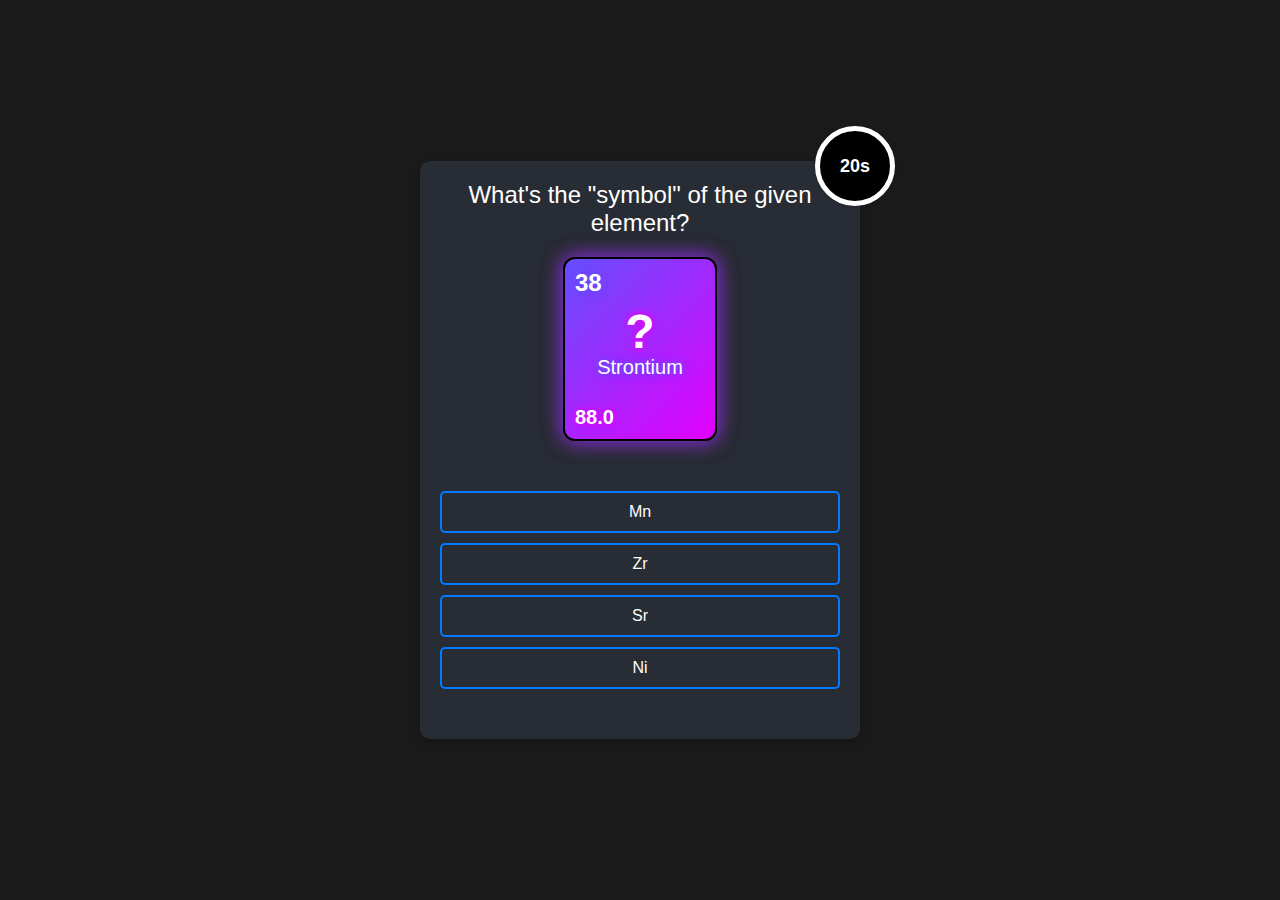
==== periodic/index.html @ 0990190d "make clock" ====
<!DOCTYPE html>
<html lang="en">
<head>
    <meta charset="UTF-8">
    <meta name="viewport" content="width=device-width, initial-scale=1.0">
    <title>Element Quiz</title>
    <link rel="stylesheet" href="style.css">
</head>
<body>
    <div class="card">
        <div id="timer" class="clock">20s</div>
        <div id="question" class="question"></div>
        <div class="quiz-container">
            <div class="element-box">
                <div class="element-number" id="element-number">1</div>
                <div class="element-symbol" id="element-symbol">H</div>
                <div class="element-name" id="element-name">Hydrogen</div>
                <div class="element-mass" id="element-mass">1</div>
            </div>
            <div class="options">
                <button class="option" onclick="checkAnswer(this)" id="option1"></button>
                <button class="option" onclick="checkAnswer(this)" id="option2"></button>
                <button class="option" onclick="checkAnswer(this)" id="option3"></button>
                <button class="option" onclick="checkAnswer(this)" id="option4"></button>
            </div>
            <div id="result"></div>
        </div>
    </div>
    <script src="script.js"></script>
</body>
</html>
---- periodic/style.css ----
body {
    display: flex;
    justify-content: center;
    align-items: center;
    height: 100vh;
    margin: 0;
    background-color: #1a1a1a;
    font-family: Arial, sans-serif;
    color: #ffffff;
}

.card {
    background-color: #282c34;
    padding: 20px;
    border-radius: 10px;
    box-shadow: 0 4px 8px rgba(0, 0, 0, 0.2);
    width: 90%;
    max-width: 400px;
    text-align: center;
    position: relative;
}

.clock {
    width: 70px;
    height: 70px;
    border: 5px solid #fff;
    border-radius: 50%;
    color: #ffffff;
    display: flex;
    align-items: center;
    justify-content: center;
    position: absolute;
    top: -35px;
    right: -35px;
    font-size: 18px;
    font-weight: bold;
    box-shadow: 0 2px 4px rgba(0, 0, 0, 0.1);
    background-color: #000;
    text-shadow: 0 0 5px #000000;
}

.question {
    font-size: 24px;
    margin-bottom: 20px;
}

.quiz-container {
    text-align: center;
    display: flex;
    flex-direction: column;
    align-items: center;
}

.element-box {
    background: linear-gradient(135deg, #654efd, #e400ff);
    border: 2px solid #000;
    border-radius: 12px;
    width: 150px;
    height: 180px;
    position: relative;
    color: #fff;
    text-align: center;
    box-shadow: 0 0 20px rgba(101, 78, 253, 0.6), 0 0 20px rgba(228, 0, 255, 0.6);
    margin-bottom: 20px;
}

.element-number, .element-symbol, .element-name, .element-mass {
    margin: 0;
    padding: 0;
    position: absolute;
}

.element-number {
    top: 10px;
    left: 10px;
    font-size: 24px;
    font-weight: bold;
    text-shadow: 0 0 5px #654efd, 0 0 10px #654efd;
}

.element-symbol {
    top: 40%;
    left: 50%;
    transform: translate(-50%, -50%);
    font-size: 48px;
    font-weight: bold;
    text-shadow: 0 0 5px #e400ff, 0 0 10px #e400ff;
}

.element-name {
    bottom: 60px;
    left: 50%;
    transform: translateX(-50%);
    font-size: 20px;
    text-shadow: 0 0 5px #654efd, 0 0 10px #654efd;
}

.element-mass {
    bottom: 10px;
    left: 10px;
    font-size: 20px;
    font-weight: bold;
    text-shadow: 0 0 5px #e400ff, 0 0 10px #e400ff;
}

.options {
    margin-top: 20px;
    width: 100%;
}

.option {
    display: block;
    width: 100%;
    padding: 10px;
    margin: 10px 0;
    border: 2px solid #007bff;
    border-radius: 5px;
    background-color: transparent;
    color: white;
    cursor: pointer;
    font-size: 16px;
    transition: background-color 0.3s, border-color 0.3s;
}

.option:hover {
    background-color: #0056b3;
    border-color: #0056b3;
}

.correct {
    background-color: green;
    border-color: green;
    color: white;
}

.wrong {
    background-color: red;
    border-color: red;
    color: white;
}

#result {
    margin-top: 20px;
    font-size: 18px;
}
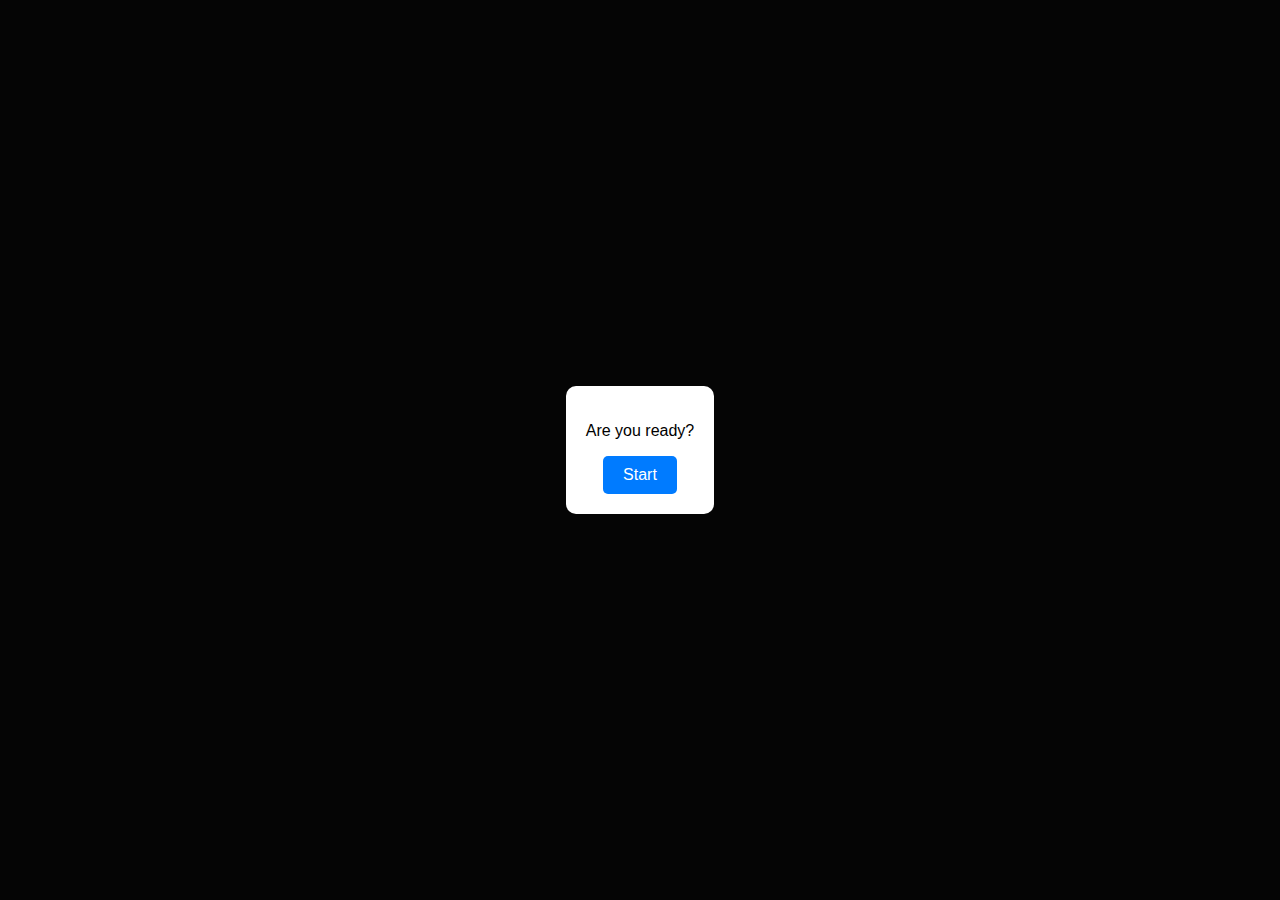
==== commit f26b0fed: "some qweeks" ====
--- a/periodic/index.html
+++ b/periodic/index.html
@@ -7,7 +7,13 @@
     <link rel="stylesheet" href="style.css">
 </head>
 <body>
-    <div class="card">
+    <div id="popup" class="popup">
+        <div class="popup-content">
+            <p>Are you ready?</p>
+            <button id="startButton">Start</button>
+        </div>
+    </div>
+    <div class="card" style="display: none;">
         <div id="timer" class="clock">20s</div>
         <div id="question" class="question"></div>
         <div class="quiz-container">
@@ -26,6 +32,7 @@
             <div id="result"></div>
         </div>
     </div>
+    <audio id="tick-sound" src="tick.mp3"></audio>
     <script src="script.js"></script>
 </body>
 </html>
--- a/periodic/style.css
+++ b/periodic/style.css
@@ -7,6 +7,40 @@
     background-color: #1a1a1a;
     font-family: Arial, sans-serif;
     color: #ffffff;
+}
+
+.popup {
+    position: fixed;
+    top: 0;
+    left: 0;
+    width: 100%;
+    height: 100%;
+    background: rgba(0, 0, 0, 0.8);
+    display: flex;
+    justify-content: center;
+    align-items: center;
+}
+
+.popup-content {
+    background: #ffffff;
+    padding: 20px;
+    border-radius: 10px;
+    text-align: center;
+    color: #000000;
+}
+
+.popup-content button {
+    padding: 10px 20px;
+    background: #007bff;
+    border: none;
+    color: #ffffff;
+    font-size: 16px;
+    border-radius: 5px;
+    cursor: pointer;
+}
+
+.popup-content button:hover {
+    background: #0056b3;
 }
 
 .card {
@@ -37,6 +71,12 @@
     box-shadow: 0 2px 4px rgba(0, 0, 0, 0.1);
     background-color: #000;
     text-shadow: 0 0 5px #000000;
+}
+
+.clock.low-time {
+    border-color: red;
+    color: red;
+    text-shadow: 0 0 5px red;
 }
 
 .question {
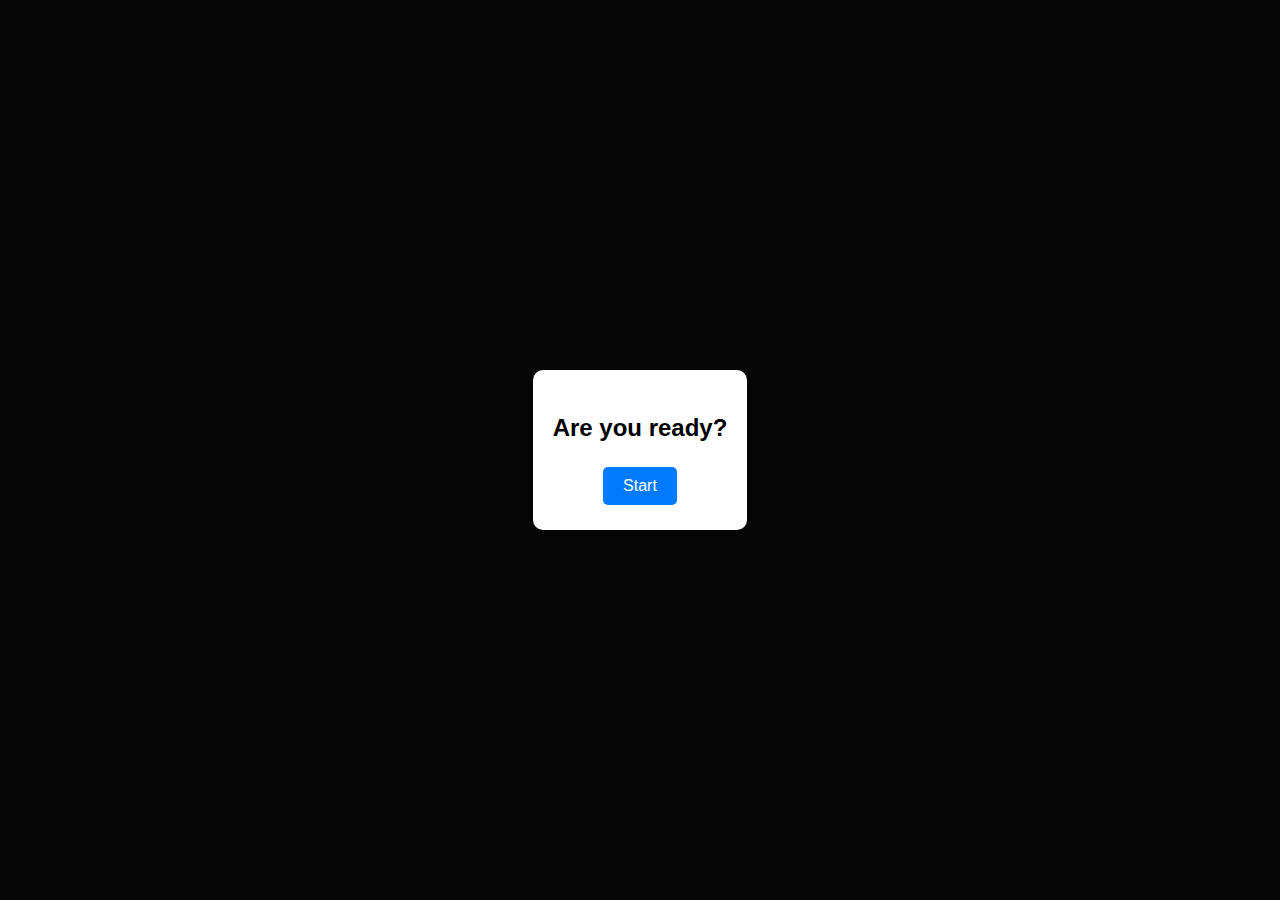
==== commit d7ce7856: "add pause feature" ====
--- a/periodic/index.html
+++ b/periodic/index.html
@@ -11,6 +11,13 @@
         <div class="popup-content">
             <p>Are you ready?</p>
             <button id="startButton">Start</button>
+        </div>
+    </div>
+    <div id="menu" class="popup" style="display: none;">
+        <div class="popup-content">
+            <p>Paused</p>
+            <button id="continueButton">Continue</button>
+            <button id="endButton">End</button>
         </div>
     </div>
     <div class="card" style="display: none;">
--- a/periodic/style.css
+++ b/periodic/style.css
@@ -19,6 +19,7 @@
     display: flex;
     justify-content: center;
     align-items: center;
+    z-index: 1000;
 }
 
 .popup-content {
@@ -29,6 +30,12 @@
     color: #000000;
 }
 
+.popup-content p {
+    margin-bottom: 20px;
+    font-size: 24px;
+    font-weight: bold;
+}
+
 .popup-content button {
     padding: 10px 20px;
     background: #007bff;
@@ -37,6 +44,7 @@
     font-size: 16px;
     border-radius: 5px;
     cursor: pointer;
+    margin: 5px;
 }
 
 .popup-content button:hover {
@@ -52,6 +60,11 @@
     max-width: 400px;
     text-align: center;
     position: relative;
+    transition: filter 0.3s ease;
+}
+
+.card.blur {
+    filter: blur(5px);
 }
 
 .clock {
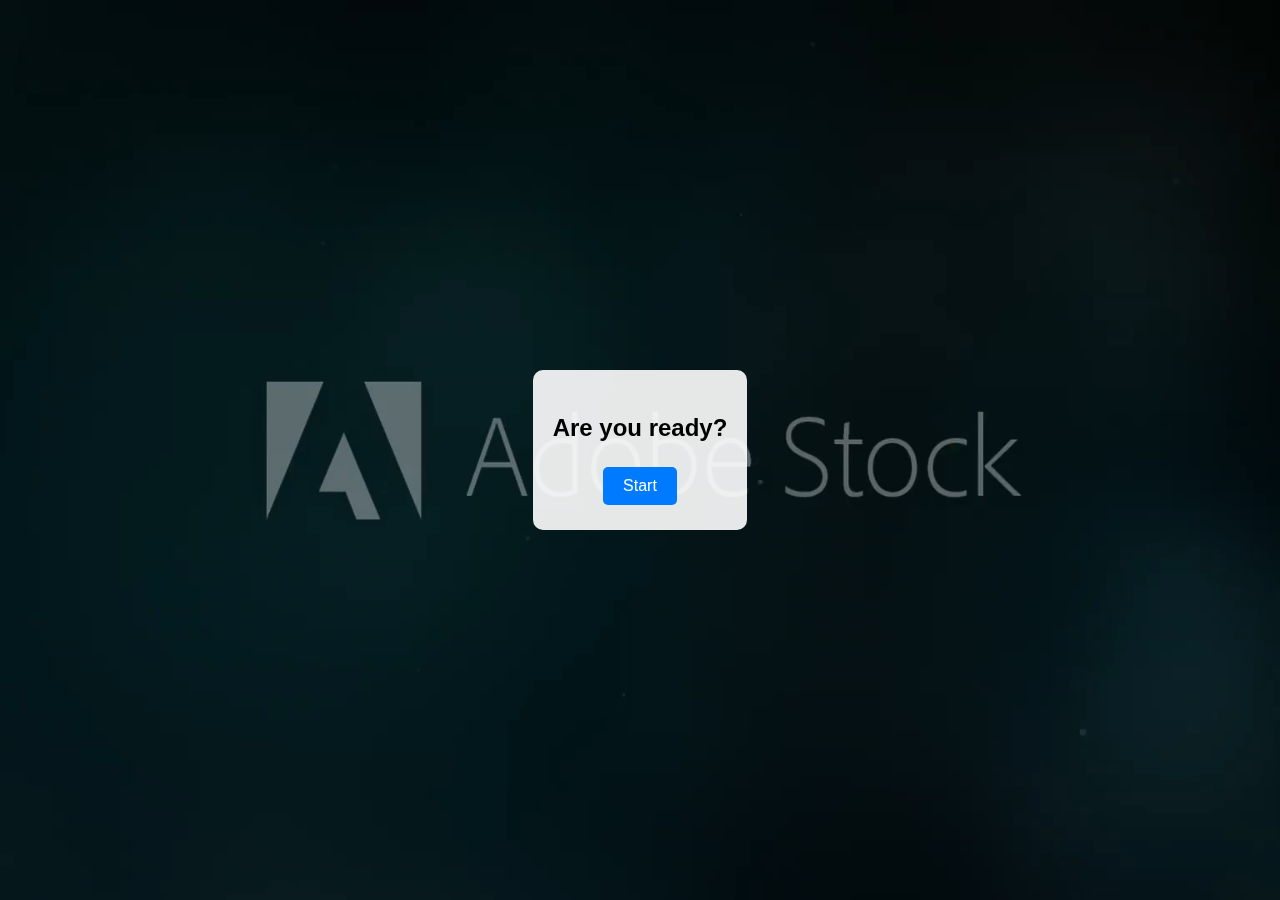
==== commit 9c6c2145: "add limitations and bg" ====
--- a/periodic/index.html
+++ b/periodic/index.html
@@ -8,6 +8,9 @@
 </head>
 <body>
     <div id="popup" class="popup">
+        <video autoplay muted loop id="bg-video">
+            <source src="bg.mp4" type="video/mp4">
+        </video>
         <div class="popup-content">
             <p>Are you ready?</p>
             <button id="startButton">Start</button>
@@ -18,6 +21,13 @@
             <p>Paused</p>
             <button id="continueButton">Continue</button>
             <button id="endButton">End</button>
+        </div>
+    </div>
+    <div id="scoreCard" class="popup" style="display: none;">
+        <div class="score-content">
+            <h2>Quiz Completed!</h2>
+            <p id="scoreMessage"></p>
+            <button id="restartButton">Restart</button>
         </div>
     </div>
     <div class="card" style="display: none;">
@@ -37,6 +47,7 @@
                 <button class="option" onclick="checkAnswer(this)" id="option4"></button>
             </div>
             <div id="result"></div>
+            <button id="nextButton" style="display: none;" onclick="nextQuestion()">Next</button>
         </div>
     </div>
     <audio id="tick-sound" src="tick.mp3"></audio>
--- a/periodic/style.css
+++ b/periodic/style.css
@@ -9,6 +9,16 @@
     color: #ffffff;
 }
 
+#bg-video {
+    position: fixed;
+    top: 0;
+    left: 0;
+    width: 100%;
+    height: 100%;
+    object-fit: cover;
+    z-index: -1;
+}
+
 .popup {
     position: fixed;
     top: 0;
@@ -22,21 +32,39 @@
     z-index: 1000;
 }
 
-.popup-content {
-    background: #ffffff;
+.popup-content, .score-content {
+    background: rgba(255, 255, 255, 0.9);
     padding: 20px;
     border-radius: 10px;
     text-align: center;
     color: #000000;
-}
-
-.popup-content p {
+    animation: fadeIn 0.5s;
+}
+
+@keyframes fadeIn {
+    from {
+        opacity: 0;
+        transform: scale(0.9);
+    }
+    to {
+        opacity: 1;
+        transform: scale(1);
+    }
+}
+
+.popup-content p, .score-content p, .score-content h2 {
     margin-bottom: 20px;
     font-size: 24px;
     font-weight: bold;
 }
 
-.popup-content button {
+.score-content h2 {
+    margin-bottom: 10px;
+    font-size: 28px;
+    color: #007bff;
+}
+
+.popup-content button, .score-content button {
     padding: 10px 20px;
     background: #007bff;
     border: none;
@@ -45,9 +73,10 @@
     border-radius: 5px;
     cursor: pointer;
     margin: 5px;
-}
-
-.popup-content button:hover {
+    transition: background 0.3s;
+}
+
+.popup-content button:hover, .score-content button:hover {
     background: #0056b3;
 }
 
@@ -196,3 +225,18 @@
     margin-top: 20px;
     font-size: 18px;
 }
+
+#nextButton {
+    margin-top: 20px;
+    padding: 10px 20px;
+    background: #007bff;
+    border: none;
+    color: #ffffff;
+    font-size: 16px;
+    border-radius: 5px;
+    cursor: pointer;
+}
+
+#nextButton:hover {
+    background: #0056b3;
+}
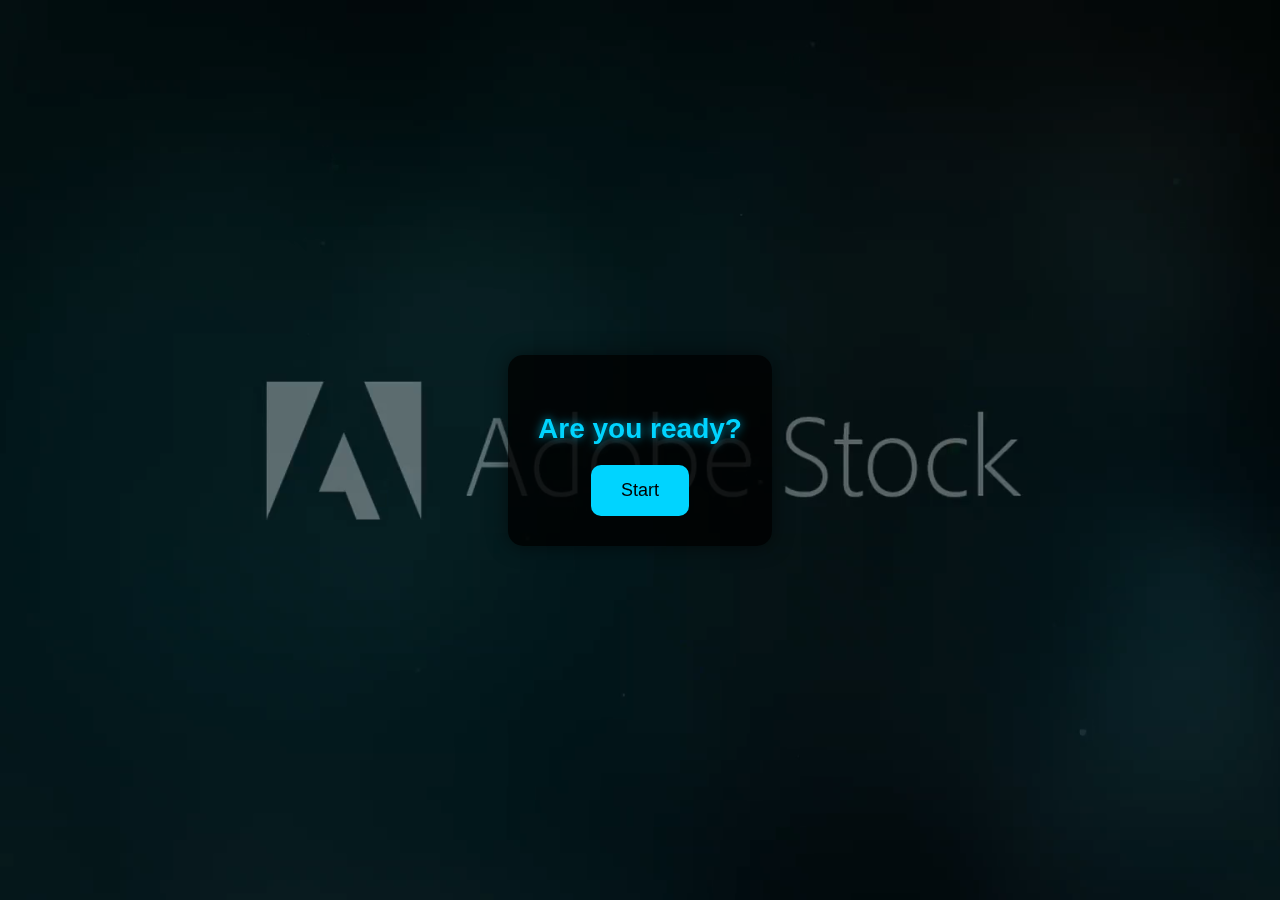
==== commit d3270096: "some changes" ====
--- a/periodic/index.html
+++ b/periodic/index.html
@@ -7,7 +7,14 @@
     <link rel="stylesheet" href="style.css">
 </head>
 <body>
-    <div id="popup" class="popup">
+    <div id="loader" class="loader">
+        <div class="atom">
+            <div class="electron"></div>
+            <div class="electron"></div>
+            <div class="electron"></div>
+        </div>
+    </div>
+    <div id="popup" class="popup" style="display: none;">
         <video autoplay muted loop id="bg-video">
             <source src="bg.mp4" type="video/mp4">
         </video>
--- a/periodic/style.css
+++ b/periodic/style.css
@@ -25,19 +25,20 @@
     left: 0;
     width: 100%;
     height: 100%;
+    background: rgba(0, 0, 0, 0.7);
+    display: flex;
+    justify-content: center;
+    align-items: center;
+    z-index: 1000;
+}
+
+.popup-content {
     background: rgba(0, 0, 0, 0.8);
-    display: flex;
-    justify-content: center;
-    align-items: center;
-    z-index: 1000;
-}
-
-.popup-content, .score-content {
-    background: rgba(255, 255, 255, 0.9);
-    padding: 20px;
-    border-radius: 10px;
-    text-align: center;
-    color: #000000;
+    padding: 30px;
+    border-radius: 15px;
+    text-align: center;
+    color: #ffffff;
+    box-shadow: 0 0 20px rgba(0, 0, 0, 0.5);
     animation: fadeIn 0.5s;
 }
 
@@ -46,29 +47,52 @@
         opacity: 0;
         transform: scale(0.9);
     }
+
     to {
         opacity: 1;
         transform: scale(1);
     }
 }
 
-.popup-content p, .score-content p, .score-content h2 {
+.popup-content p {
     margin-bottom: 20px;
-    font-size: 24px;
-    font-weight: bold;
-}
-
-.score-content h2 {
-    margin-bottom: 10px;
     font-size: 28px;
-    color: #007bff;
-}
-
-.popup-content button, .score-content button {
+    font-weight: bold;
+    color: #00d4ff;
+    text-shadow: 0 0 10px rgba(0, 212, 255, 0.7);
+}
+
+.popup-content button {
+    padding: 15px 30px;
+    background: #00d4ff;
+    border: none;
+    color: #000000;
+    font-size: 18px;
+    border-radius: 10px;
+    cursor: pointer;
+    transition: background 0.3s;
+}
+
+.popup-content button:hover {
+    background: #00a3cc;
+}
+
+.menu-content,
+.score-content {
+    background: rgba(0, 0, 0, 0.8);
+    padding: 30px;
+    border-radius: 15px;
+    text-align: center;
+    color: #ffffff;
+    box-shadow: 0 0 20px rgba(0, 0, 0, 0.5);
+}
+
+.menu-content button,
+.score-content button {
     padding: 10px 20px;
-    background: #007bff;
+    background: #00d4ff;
     border: none;
-    color: #ffffff;
+    color: #000000;
     font-size: 16px;
     border-radius: 5px;
     cursor: pointer;
@@ -76,8 +100,9 @@
     transition: background 0.3s;
 }
 
-.popup-content button:hover, .score-content button:hover {
-    background: #0056b3;
+.menu-content button:hover,
+.score-content button:hover {
+    background: #00a3cc;
 }
 
 .card {
@@ -146,7 +171,10 @@
     margin-bottom: 20px;
 }
 
-.element-number, .element-symbol, .element-name, .element-mass {
+.element-number,
+.element-symbol,
+.element-name,
+.element-mass {
     margin: 0;
     padding: 0;
     position: absolute;
@@ -229,14 +257,85 @@
 #nextButton {
     margin-top: 20px;
     padding: 10px 20px;
-    background: #007bff;
+    background: linear-gradient(135deg, #ff7e5f, #feb47b);
     border: none;
     color: #ffffff;
-    font-size: 16px;
-    border-radius: 5px;
+    font-size: 18px;
+    border-radius: 25px;
     cursor: pointer;
+    box-shadow: 0 8px 15px rgba(0, 0, 0, 0.1);
+    transition: background 0.3s, transform 0.3s, box-shadow 0.3s;
 }
 
 #nextButton:hover {
-    background: #0056b3;
-}
+    background: linear-gradient(135deg, #feb47b, #ff7e5f);
+    transform: scale(1.05);
+    box-shadow: 0 12px 20px rgba(0, 0, 0, 0.2);
+}
+
+#nextButton:focus {
+    outline: none;
+}
+
+.loader {
+    position: fixed;
+    top: 0;
+    left: 0;
+    width: 100%;
+    height: 100%;
+    background-color: #1a1a1a;
+    display: flex;
+    justify-content: center;
+    align-items: center;
+    z-index: 10000;
+}
+
+.atom {
+    position: relative;
+    width: 100px;
+    height: 100px;
+    animation: rotate 2s linear infinite;
+}
+
+@keyframes rotate {
+    0% {
+        transform: rotate(0deg);
+    }
+
+    100% {
+        transform: rotate(360deg);
+    }
+}
+
+.electron {
+    position: absolute;
+    top: 50%;
+    left: 50%;
+    width: 20px;
+    height: 20px;
+    margin: -10px;
+    background-color: #00d4ff;
+    border-radius: 50%;
+    box-shadow: 0 0 20px rgba(0, 212, 255, 0.6), 0 0 20px rgba(0, 212, 255, 0.6);
+    animation: orbit 1s linear infinite;
+}
+
+.electron:nth-child(2) {
+    animation-duration: 1.5s;
+    animation-delay: -0.5s;
+}
+
+.electron:nth-child(3) {
+    animation-duration: 2s;
+    animation-delay: -1s;
+}
+
+@keyframes orbit {
+    0% {
+        transform: rotate(0deg) translateX(40px) rotate(0deg);
+    }
+
+    100% {
+        transform: rotate(360deg) translateX(40px) rotate(-360deg);
+    }
+}